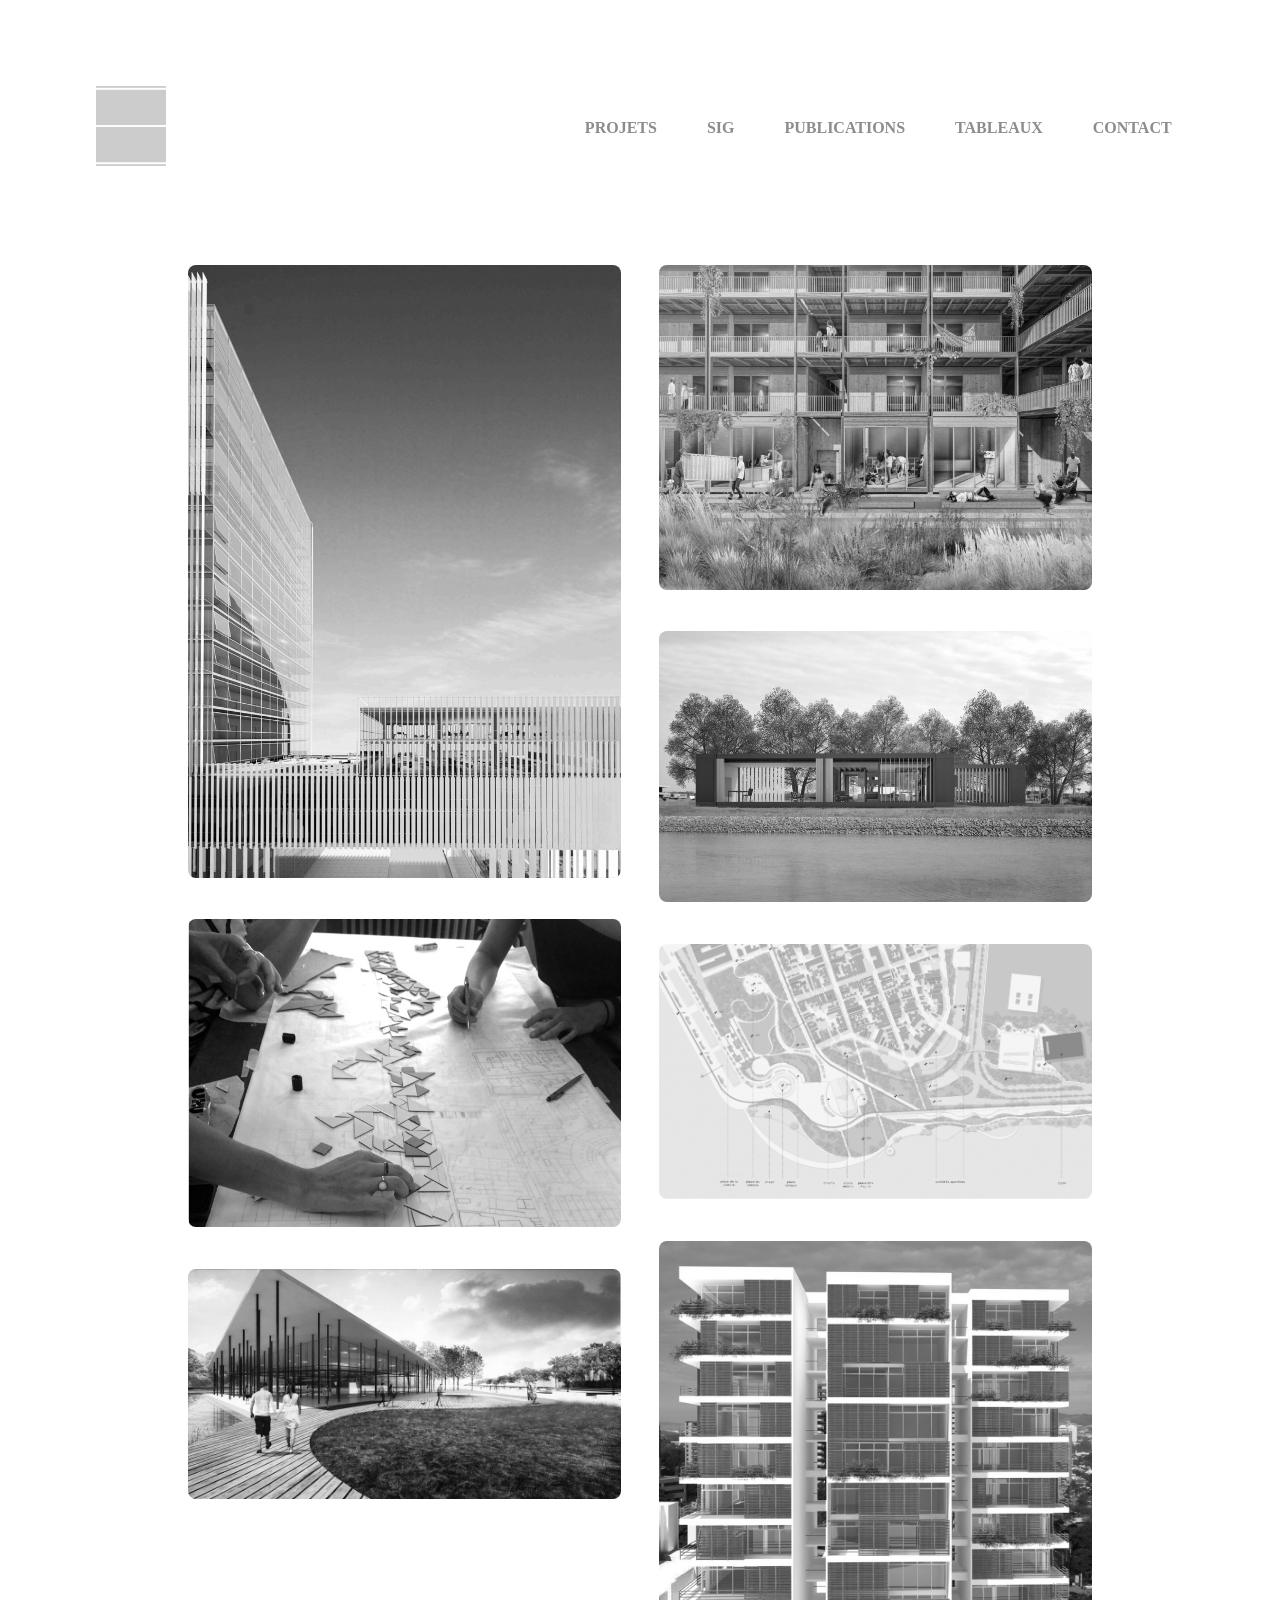
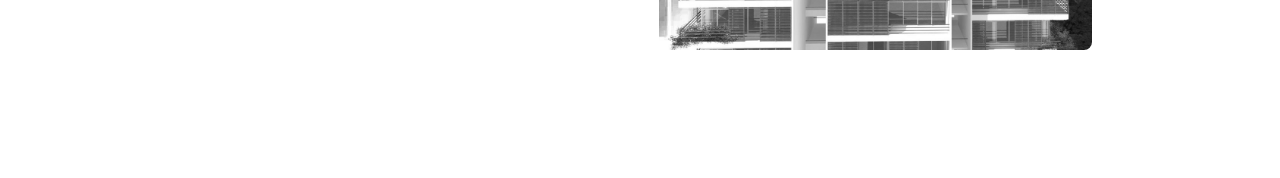
==== index.html @ ccfa025f "Portfolio website" ====
<!DOCTYPE html>
<html lang="en">
<head>
    <!-- Google tag (gtag.js) -->
    <script async src="https://www.googletagmanager.com/gtag/js?id=G-K99EKT0FQX"></script>
    <script>
    window.dataLayer = window.dataLayer || [];
    function gtag(){dataLayer.push(arguments);}
    gtag('js', new Date());

    gtag('config', 'G-K99EKT0FQX');
    </script>

    <meta charset="UTF-8">
    <meta name="viewport" content="width=device-width, initial-scale=1.0">
    <title>My Architecture Portfolio</title>
    <link rel="icon" type="image/png" href="images/icon.png">
    <link rel="stylesheet" href="style.css">
</head>
<body>
    <header>
        <div class="logo"> <a href="index.html"><img src="images/logo.png" alt="Logo"></a> </div>
        <nav>
            <ul>
                <li><a href="index.html">PROJETS</a></li>
                <li><a href="sig.html">SIG</a></li>
                <li><a href="publications.html">PUBLICATIONS</a></li>
                <li><a href="art.html">TABLEAUX</a></li>
                <li><a href="contact.html">CONTACT</a></li>
            </ul>
        </nav>
    </header>
    
    <section id="projects">
        <div class="gallery">
            
            <!-- Project 1 -->
            <a href="projects/project1.html" class="project">
                <img src="images/P1/cover.jpg" alt="Project 1">
                <div class="overlay">ADVB RS</div>
            </a>

            <!-- Project 5 -->
            <a href="projects/project5.html" class="project">
                <img src="images/P5/cover.png" alt="Project 5">
                <div class="overlay">Renouvellement Urbain Montmeló</div>
            </a>            

            <!-- Project 6 -->
            <a href="projects/project6.html" class="project">
                <img src="images/P6/cover.png" alt="Project 6">
                <div class="overlay">Centre d'expositions Farroupilha</div>
            </a>
            
            <!-- Project 3 -->
            <a href="projects/project3.html" class="project">
                <img src="images/P3/cover.png" alt="Project 3">
                <div class="overlay">Coop Baronesa</div>
            </a>

            <!-- Project 2 -->
            <a href="projects/project2.html" class="project">
                <img src="images/P2/cover.jpg" alt="Project 2">
                <div class="overlay">Habitation Ponta da Figueira</div>
            </a>
            
            <!-- Project 4 -->
            <a href="projects/project4.html" class="project">
                <img src="images/P4/cover.png" alt="Project 4">
                <div class="overlay">Renouvellement Urbain Cais do Porto</div>
            </a>

            <!-- Project 7 -->
            <a href="projects/project7.html" class="project">
                <img src="images/P7/cover.jpg" alt="Project 7">
                <div class="overlay">Résidence Loureiro Silva</div>
            </a>

        </div>
    </section>
</body>
</html>
---- style.css ----
body {
    margin: 2cm; /* Adds a 2cm space around the entire page */
    box-sizing: border-box; /* Ensures padding and border are included in width calculations */
    font-family: Garamond, serif;
    background-color: #ffffff; 
}


header {
    position: relative; /* Changes the header to normal document flow */
    top: auto; /* Resets any previous top positioning */
    left: auto;
    right: auto;
    width: calc(100% - 1cm); /* Keeps the width inside the 2cm borders */
    display: flex;
    justify-content: space-between;
    align-items: center;
    background-color: #ffffff;
    padding: 10px 20px;
}

/* Logo */
.logo img {
    height: 80px; /* Controls the logo size */
}

/* Navigation menu adjustments */
nav ul {
    list-style: none; /* Removes bullet points */
    display: flex; /* Makes menu items appear in a row */
    gap: 20px; /* Adds spacing between menu items */
    padding: 0;
    margin: 0;
    flex-wrap: wrap; /* Allows menu to wrap on smaller screens */
}

nav {
    display: flex;
    justify-content: flex-end; /* Aligns menu items to the right */
    width: 100%;
    overflow: hidden;
}

nav ul li {
    white-space: nowrap; /* Prevents text from breaking into multiple lines */
}

/* Menu links in header */
nav a {
    text-decoration: none; /* Removes underlines from links */
    color: #8c8c8c; /* Dark gray text */
    font-weight: bold;
    padding: 10px 15px; /* Adds clickable padding */
    display: block;
}

/*  ===================================================  */


#projects {
    margin-top: 2cm; /* Ensures space below the fixed header */
    display: flex;
    justify-content: center; /* Centers the gallery within the available space */
    width: 100%; /* Makes the section stretch to the full width */
}

.gallery {
    column-count: 2;
    column-gap: 1cm;
    padding: 10px 20px;
    background-color: #ffffff;
    width: 80%;
    margin: 0 auto;
}

.project {
    display: inline-block;
    width: 100%;
    margin-bottom: 1cm;
    break-inside: avoid;
    position: relative;
    overflow: hidden;
}




.gallery img {
    width: 100%;
    height: auto;
    display: block;
    border-radius: 8px;
    transition: 0.3s;
    filter: grayscale(100%);
    object-fit: cover;
}

/* Project title text */
.gallery .overlay {
    position: absolute;
    top: 0; /* Aligns the overlay to the top of the image */
    left: 0; /* Aligns the overlay to the left of the image */
    width: 100%; /* Makes the overlay cover the full width of the image */
    height: 100%; /* Makes the overlay cover the full height of the image */
    background: rgba(0, 0, 0, 0.7); /* Semi-transparent background */
    color: white;
    display: flex; /* Enables flexbox for centering */
    justify-content: center; /* Centers text horizontally */
    align-items: center; /* Centers text vertically */
    font-size: 24px;
    border-radius: 8px; /* Keeps rounded corners like the image */
    opacity: 0; /* Hides overlay initially */
    transition: opacity 0.3s ease-in-out; /* Smooth fade effect */
    text-align: center;
}

/* Cinematics */
.project:hover img {
    transform: scale(1.05); /* Slightly enlarges image on hover */
    filter: grayscale(0%); /* Restores color when hovered */
}


/* Show the overlay title only when hovering over the project */
.project:hover .overlay {
    opacity: 1; /* Make the title visible */
}



/* ========================= */
/* Mobile Adaptation Section */
/* ========================= */


/* Tablets and small laptops */
@media (max-width: 768px) {
    body {
    margin: 10px; /* smaller margin for tablets & phones */
    }

    .gallery {
        display: grid;
        grid-template-columns: 1fr; /* single column by default */
        gap: 5px;
    }

    .gallery .project:nth-child(1) {
    order: 3;
    }
    .gallery .project:nth-child(2) {
    order: 5;
    }
    .gallery .project:nth-child(3) {
    order: 6;
    }
    .gallery .project:nth-child(4) {
    order: 1;
    }
    .gallery .project:nth-child(5) {
    order: 2;
    }
    .gallery .project:nth-child(6) {
    order: 4;
    }
    .gallery .project:nth-child(7) {
    order: 7;
    }  
}


/* Phones */
@media (max-width: 600px) {

    nav ul {
    flex-direction: column;
    align-items: center;
    gap: 10px;
    }

    nav a {
    padding: 8px;
    font-size: 16px;
    }
}
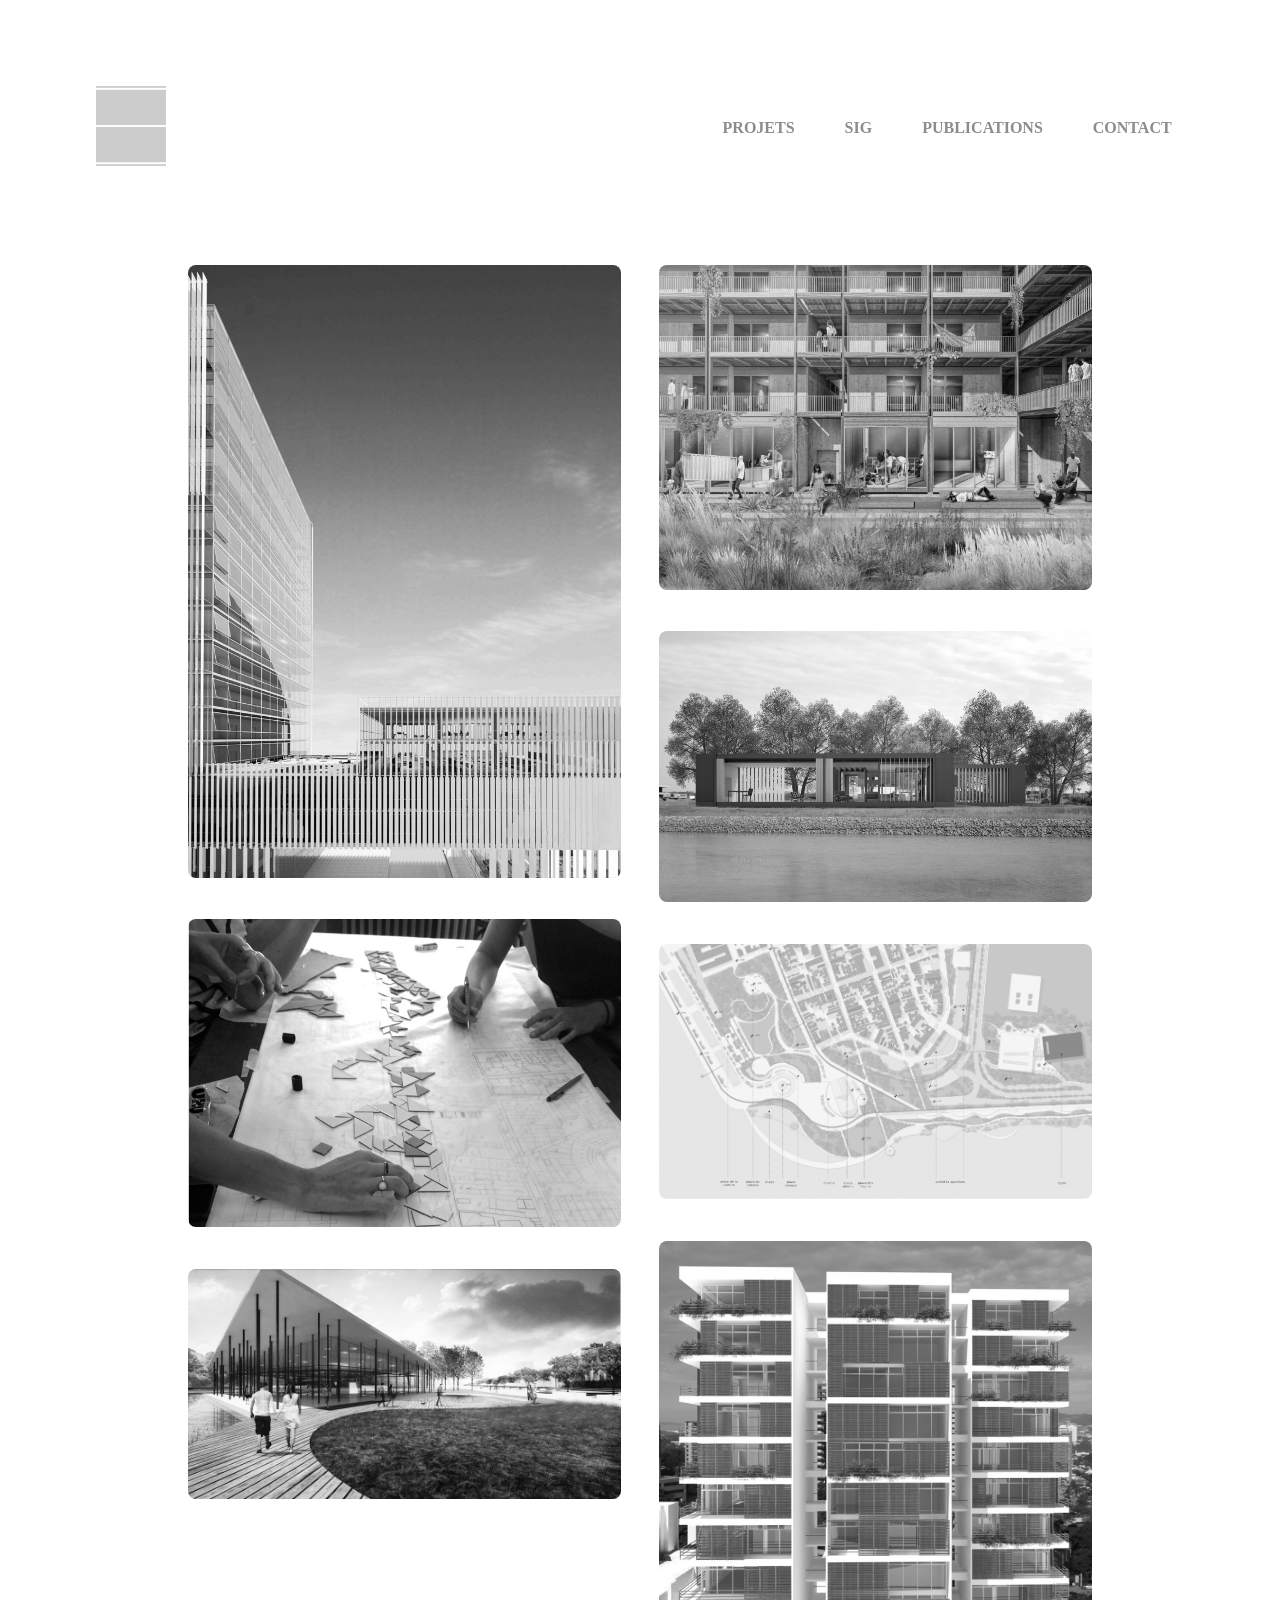
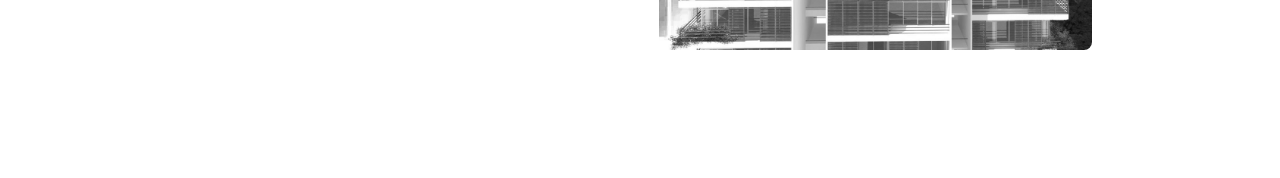
==== commit ff4472b8: "Removed paintings tab" ====
--- a/index.html
+++ b/index.html
@@ -25,7 +25,6 @@
                 <li><a href="index.html">PROJETS</a></li>
                 <li><a href="sig.html">SIG</a></li>
                 <li><a href="publications.html">PUBLICATIONS</a></li>
-                <li><a href="art.html">TABLEAUX</a></li>
                 <li><a href="contact.html">CONTACT</a></li>
             </ul>
         </nav>
